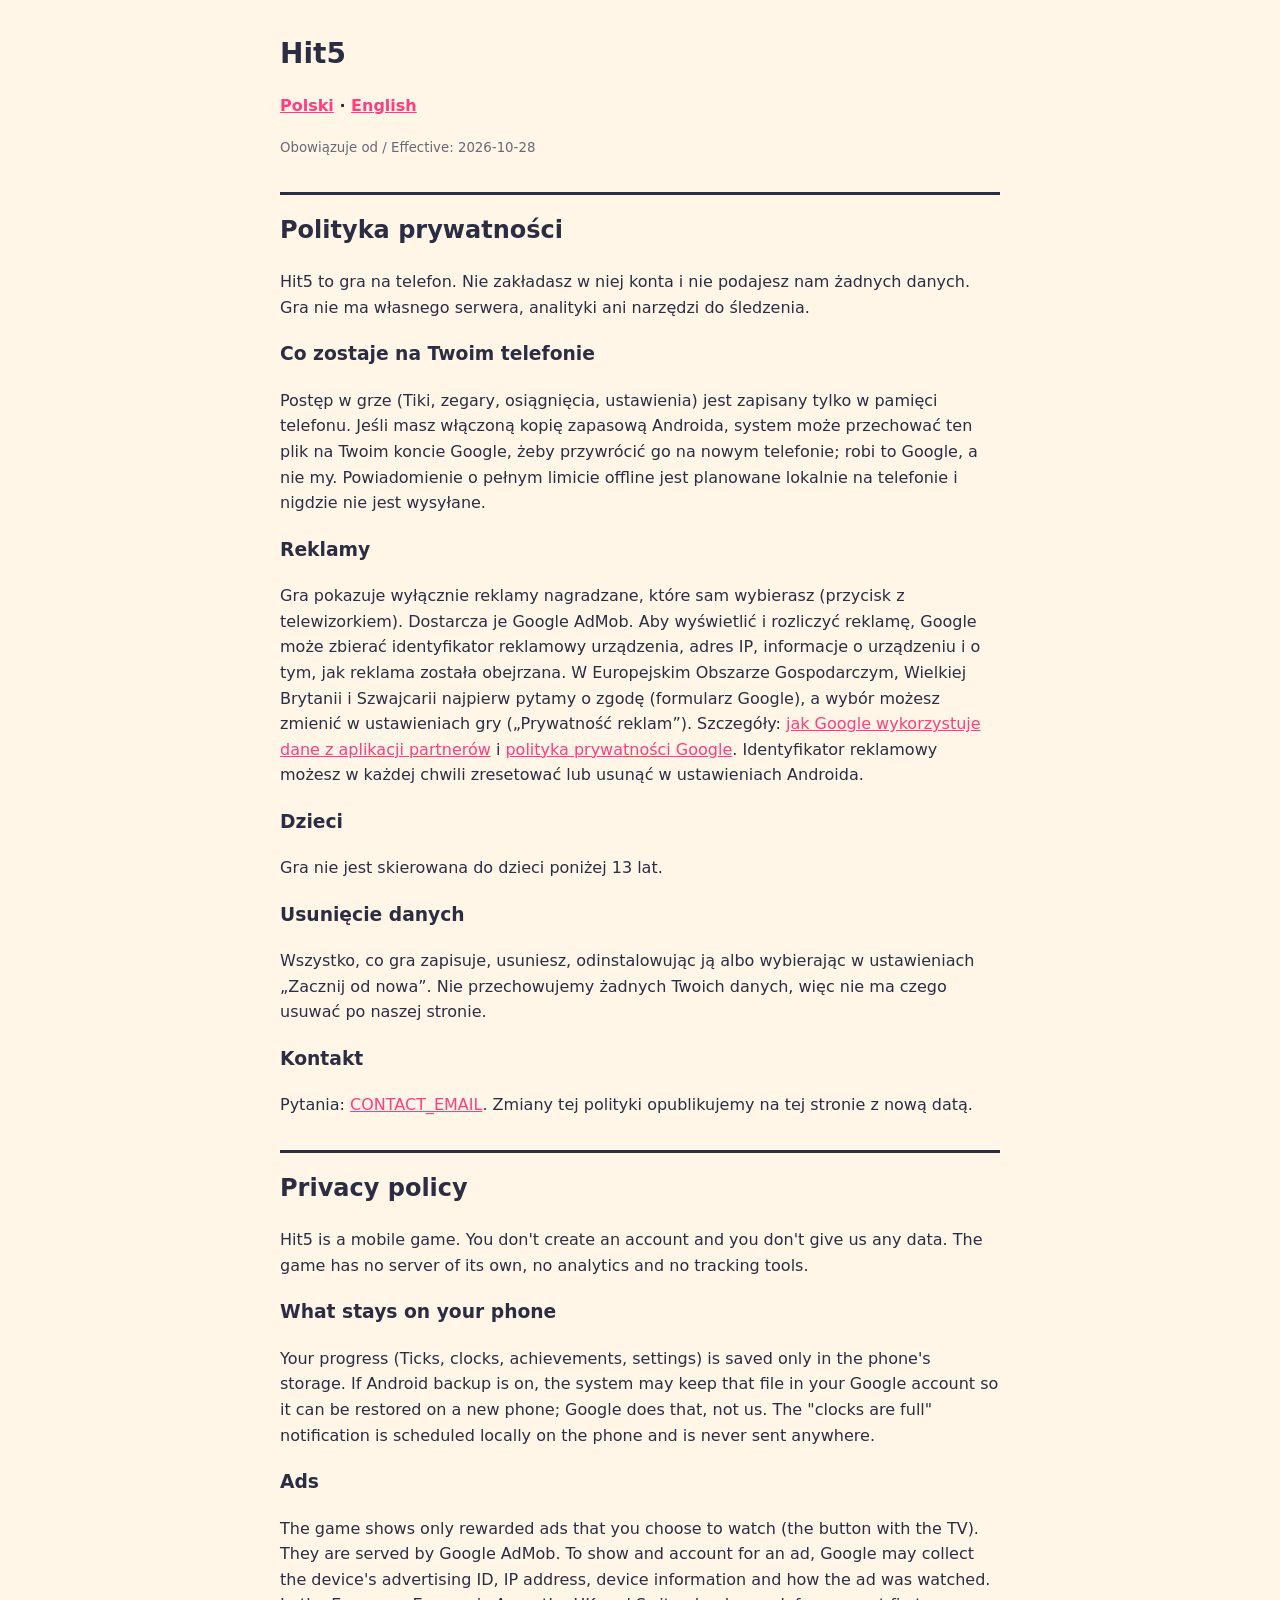
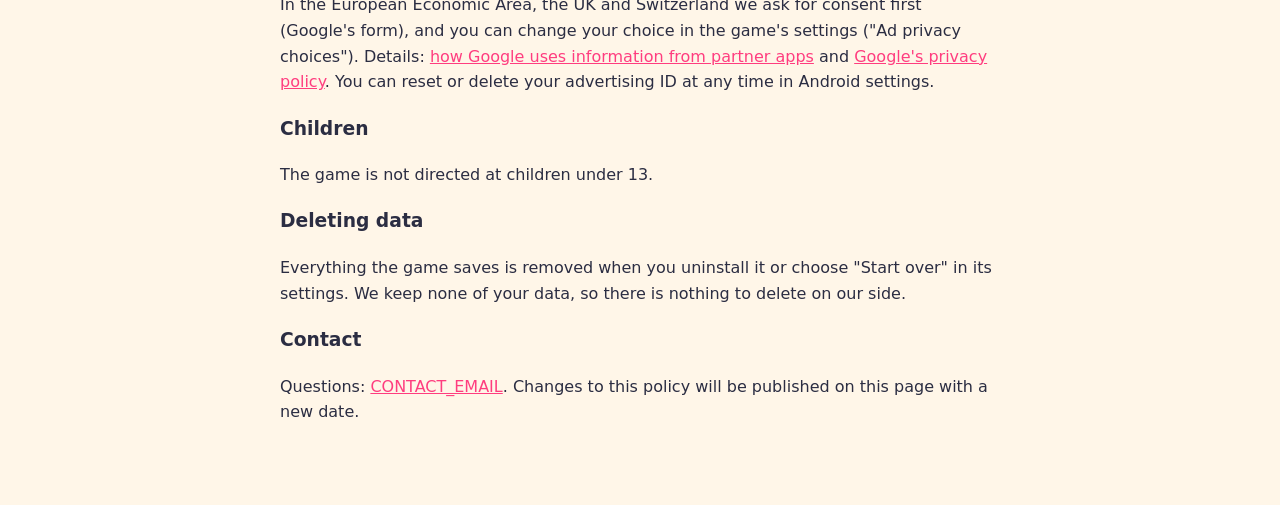
==== site/hit5/privacy.html @ 44e22c70 "Rebrand to Hit5 The game is about 5.00 now, so it is Hit5: app name (Android, web), titles and texts" ====
<!doctype html>
<html lang="pl">
<head>
<meta charset="utf-8">
<meta name="viewport" content="width=device-width, initial-scale=1">
<title>Hit5 — polityka prywatności / privacy policy</title>
<style>
  :root { --ink: #2B2D42; --bg: #FFF6E8; --accent: #FF3D7F; }
  body { margin: 0; background: var(--bg); color: var(--ink);
         font: 16px/1.6 system-ui, -apple-system, "Segoe UI", Roboto, sans-serif; }
  main { max-width: 720px; margin: 0 auto; padding: 32px 16px 64px; }
  h1 { font-size: 28px; margin: 0 0 4px; }
  h2 { margin-top: 32px; border-top: 3px solid var(--ink); padding-top: 16px; }
  a { color: var(--accent); }
  .lang { font-weight: 700; }
  small { opacity: .7; }
</style>
</head>
<body>
<main>
<h1>Hit5</h1>
<p class="lang"><a href="#pl">Polski</a> · <a href="#en">English</a></p>
<small>Obowiązuje od / Effective: 2026-10-28</small>

<h2 id="pl">Polityka prywatności</h2>
<p>Hit5 to gra na telefon. Nie zakładasz w niej konta i nie podajesz nam
żadnych danych. Gra nie ma własnego serwera, analityki ani narzędzi do
śledzenia.</p>
<h3>Co zostaje na Twoim telefonie</h3>
<p>Postęp w grze (Tiki, zegary, osiągnięcia, ustawienia) jest zapisany tylko
w pamięci telefonu. Jeśli masz włączoną kopię zapasową Androida, system może
przechować ten plik na Twoim koncie Google, żeby przywrócić go na nowym
telefonie; robi to Google, a nie my. Powiadomienie o pełnym limicie offline
jest planowane lokalnie na telefonie i nigdzie nie jest wysyłane.</p>
<h3>Reklamy</h3>
<p>Gra pokazuje wyłącznie reklamy nagradzane, które sam wybierasz (przycisk
z telewizorkiem). Dostarcza je Google AdMob. Aby wyświetlić i rozliczyć
reklamę, Google może zbierać identyfikator reklamowy urządzenia, adres IP,
informacje o urządzeniu i o tym, jak reklama została obejrzana. W Europejskim
Obszarze Gospodarczym, Wielkiej Brytanii i Szwajcarii najpierw pytamy
o zgodę (formularz Google), a wybór możesz zmienić w ustawieniach gry
(„Prywatność reklam”). Szczegóły:
<a href="https://policies.google.com/technologies/partner-sites">jak Google
wykorzystuje dane z aplikacji partnerów</a> i
<a href="https://policies.google.com/privacy">polityka prywatności Google</a>.
Identyfikator reklamowy możesz w każdej chwili zresetować lub usunąć
w ustawieniach Androida.</p>
<h3>Dzieci</h3>
<p>Gra nie jest skierowana do dzieci poniżej 13 lat.</p>
<h3>Usunięcie danych</h3>
<p>Wszystko, co gra zapisuje, usuniesz, odinstalowując ją albo wybierając
w ustawieniach „Zacznij od nowa”. Nie przechowujemy żadnych Twoich danych,
więc nie ma czego usuwać po naszej stronie.</p>
<h3>Kontakt</h3>
<p>Pytania: <a href="mailto:CONTACT_EMAIL">CONTACT_EMAIL</a>. Zmiany tej
polityki opublikujemy na tej stronie z nową datą.</p>

<h2 id="en">Privacy policy</h2>
<p>Hit5 is a mobile game. You don't create an account and you don't give us
any data. The game has no server of its own, no analytics and no tracking
tools.</p>
<h3>What stays on your phone</h3>
<p>Your progress (Ticks, clocks, achievements, settings) is saved only in the
phone's storage. If Android backup is on, the system may keep that file in
your Google account so it can be restored on a new phone; Google does that,
not us. The "clocks are full" notification is scheduled locally on the phone
and is never sent anywhere.</p>
<h3>Ads</h3>
<p>The game shows only rewarded ads that you choose to watch (the button with
the TV). They are served by Google AdMob. To show and account for an ad,
Google may collect the device's advertising ID, IP address, device
information and how the ad was watched. In the European Economic Area, the
UK and Switzerland we ask for consent first (Google's form), and you can
change your choice in the game's settings ("Ad privacy choices"). Details:
<a href="https://policies.google.com/technologies/partner-sites">how Google
uses information from partner apps</a> and
<a href="https://policies.google.com/privacy">Google's privacy policy</a>.
You can reset or delete your advertising ID at any time in Android settings.</p>
<h3>Children</h3>
<p>The game is not directed at children under 13.</p>
<h3>Deleting data</h3>
<p>Everything the game saves is removed when you uninstall it or choose
"Start over" in its settings. We keep none of your data, so there is nothing
to delete on our side.</p>
<h3>Contact</h3>
<p>Questions: <a href="mailto:CONTACT_EMAIL">CONTACT_EMAIL</a>. Changes to this
policy will be published on this page with a new date.</p>
</main>
</body>
</html>
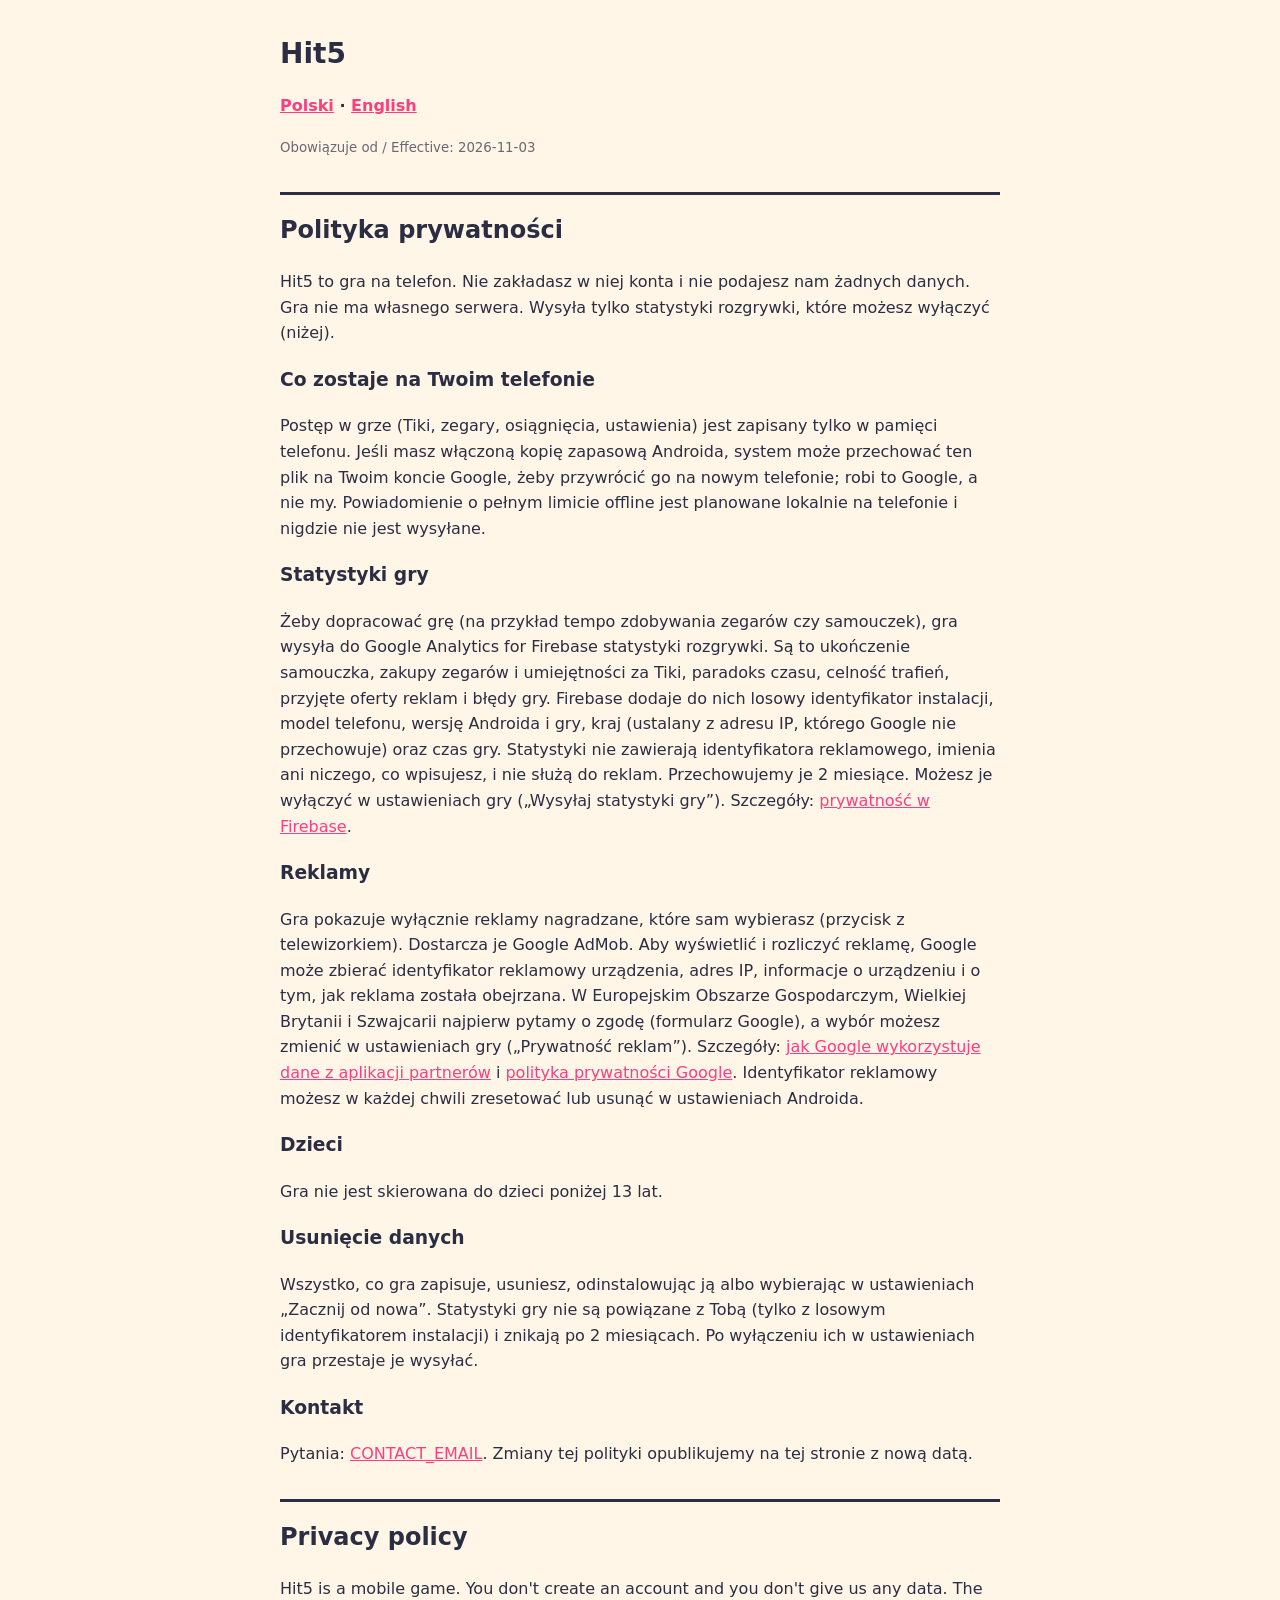
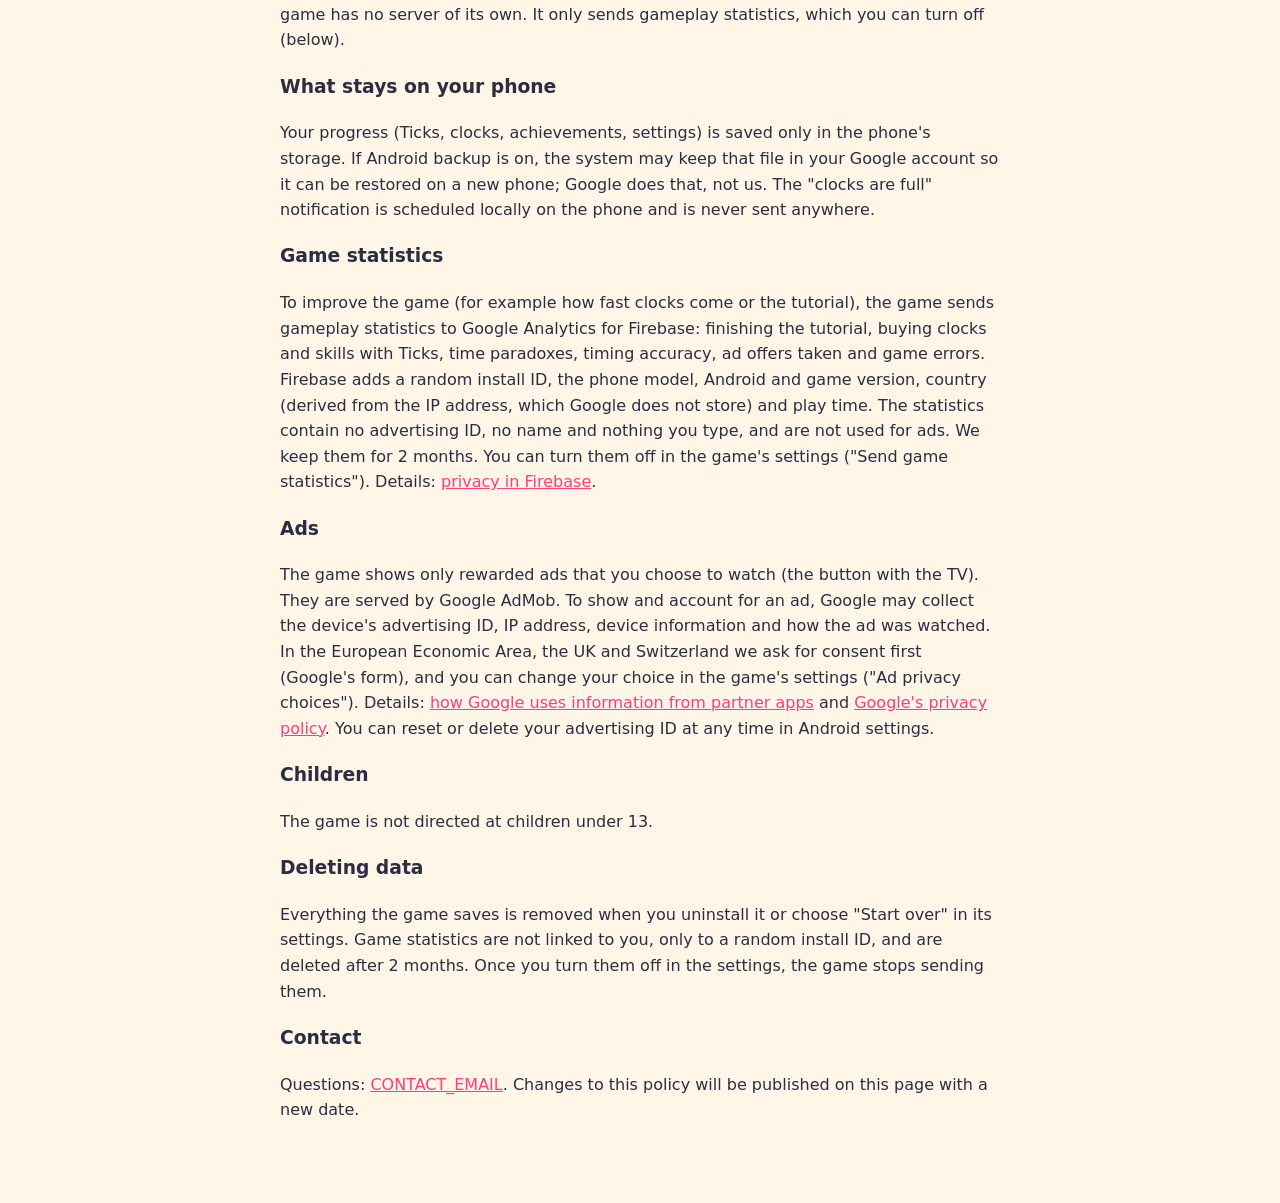
==== commit 54f41603: "Game statistics with Firebase Analytics Adds an Analytics door (lib/analytics, pure Dart) with Fireb" ====
--- a/site/hit5/privacy.html
+++ b/site/hit5/privacy.html
@@ -20,18 +20,31 @@
 <main>
 <h1>Hit5</h1>
 <p class="lang"><a href="#pl">Polski</a> · <a href="#en">English</a></p>
-<small>Obowiązuje od / Effective: 2026-10-28</small>
+<small>Obowiązuje od / Effective: 2026-11-03</small>
 
 <h2 id="pl">Polityka prywatności</h2>
 <p>Hit5 to gra na telefon. Nie zakładasz w niej konta i nie podajesz nam
-żadnych danych. Gra nie ma własnego serwera, analityki ani narzędzi do
-śledzenia.</p>
+żadnych danych. Gra nie ma własnego serwera. Wysyła tylko statystyki
+rozgrywki, które możesz wyłączyć (niżej).</p>
 <h3>Co zostaje na Twoim telefonie</h3>
 <p>Postęp w grze (Tiki, zegary, osiągnięcia, ustawienia) jest zapisany tylko
 w pamięci telefonu. Jeśli masz włączoną kopię zapasową Androida, system może
 przechować ten plik na Twoim koncie Google, żeby przywrócić go na nowym
 telefonie; robi to Google, a nie my. Powiadomienie o pełnym limicie offline
 jest planowane lokalnie na telefonie i nigdzie nie jest wysyłane.</p>
+<h3>Statystyki gry</h3>
+<p>Żeby dopracować grę (na przykład tempo zdobywania zegarów czy samouczek),
+gra wysyła do Google Analytics for Firebase statystyki rozgrywki. Są to
+ukończenie samouczka, zakupy zegarów i umiejętności za Tiki, paradoks
+czasu, celność trafień, przyjęte oferty reklam i błędy gry. Firebase dodaje
+do nich losowy identyfikator instalacji, model telefonu, wersję Androida
+i gry, kraj (ustalany z adresu IP, którego Google nie przechowuje) oraz
+czas gry. Statystyki nie zawierają identyfikatora reklamowego, imienia ani
+niczego, co wpisujesz, i nie służą do reklam. Przechowujemy je 2 miesiące.
+Możesz je wyłączyć w ustawieniach gry („Wysyłaj statystyki gry”).
+Szczegóły:
+<a href="https://firebase.google.com/support/privacy">prywatność
+w Firebase</a>.</p>
 <h3>Reklamy</h3>
 <p>Gra pokazuje wyłącznie reklamy nagradzane, które sam wybierasz (przycisk
 z telewizorkiem). Dostarcza je Google AdMob. Aby wyświetlić i rozliczyć
@@ -49,22 +62,35 @@
 <p>Gra nie jest skierowana do dzieci poniżej 13 lat.</p>
 <h3>Usunięcie danych</h3>
 <p>Wszystko, co gra zapisuje, usuniesz, odinstalowując ją albo wybierając
-w ustawieniach „Zacznij od nowa”. Nie przechowujemy żadnych Twoich danych,
-więc nie ma czego usuwać po naszej stronie.</p>
+w ustawieniach „Zacznij od nowa”. Statystyki gry nie są powiązane z Tobą
+(tylko z losowym identyfikatorem instalacji) i znikają po 2 miesiącach.
+Po wyłączeniu ich w ustawieniach gra przestaje je wysyłać.</p>
 <h3>Kontakt</h3>
 <p>Pytania: <a href="mailto:CONTACT_EMAIL">CONTACT_EMAIL</a>. Zmiany tej
 polityki opublikujemy na tej stronie z nową datą.</p>
 
 <h2 id="en">Privacy policy</h2>
 <p>Hit5 is a mobile game. You don't create an account and you don't give us
-any data. The game has no server of its own, no analytics and no tracking
-tools.</p>
+any data. The game has no server of its own. It only sends gameplay
+statistics, which you can turn off (below).</p>
 <h3>What stays on your phone</h3>
 <p>Your progress (Ticks, clocks, achievements, settings) is saved only in the
 phone's storage. If Android backup is on, the system may keep that file in
 your Google account so it can be restored on a new phone; Google does that,
 not us. The "clocks are full" notification is scheduled locally on the phone
 and is never sent anywhere.</p>
+<h3>Game statistics</h3>
+<p>To improve the game (for example how fast clocks come or the tutorial),
+the game sends gameplay statistics to Google Analytics for Firebase:
+finishing the tutorial, buying clocks and skills with Ticks, time paradoxes,
+timing accuracy, ad offers taken and game errors. Firebase adds a random
+install ID, the phone model, Android and game version, country (derived from
+the IP address, which Google does not store) and play time. The statistics
+contain no advertising ID, no name and nothing you type, and are not used
+for ads. We keep them for 2 months. You can turn them off in the game's
+settings ("Send game statistics"). Details:
+<a href="https://firebase.google.com/support/privacy">privacy in
+Firebase</a>.</p>
 <h3>Ads</h3>
 <p>The game shows only rewarded ads that you choose to watch (the button with
 the TV). They are served by Google AdMob. To show and account for an ad,
@@ -80,8 +106,9 @@
 <p>The game is not directed at children under 13.</p>
 <h3>Deleting data</h3>
 <p>Everything the game saves is removed when you uninstall it or choose
-"Start over" in its settings. We keep none of your data, so there is nothing
-to delete on our side.</p>
+"Start over" in its settings. Game statistics are not linked to you, only
+to a random install ID, and are deleted after 2 months. Once you turn them
+off in the settings, the game stops sending them.</p>
 <h3>Contact</h3>
 <p>Questions: <a href="mailto:CONTACT_EMAIL">CONTACT_EMAIL</a>. Changes to this
 policy will be published on this page with a new date.</p>
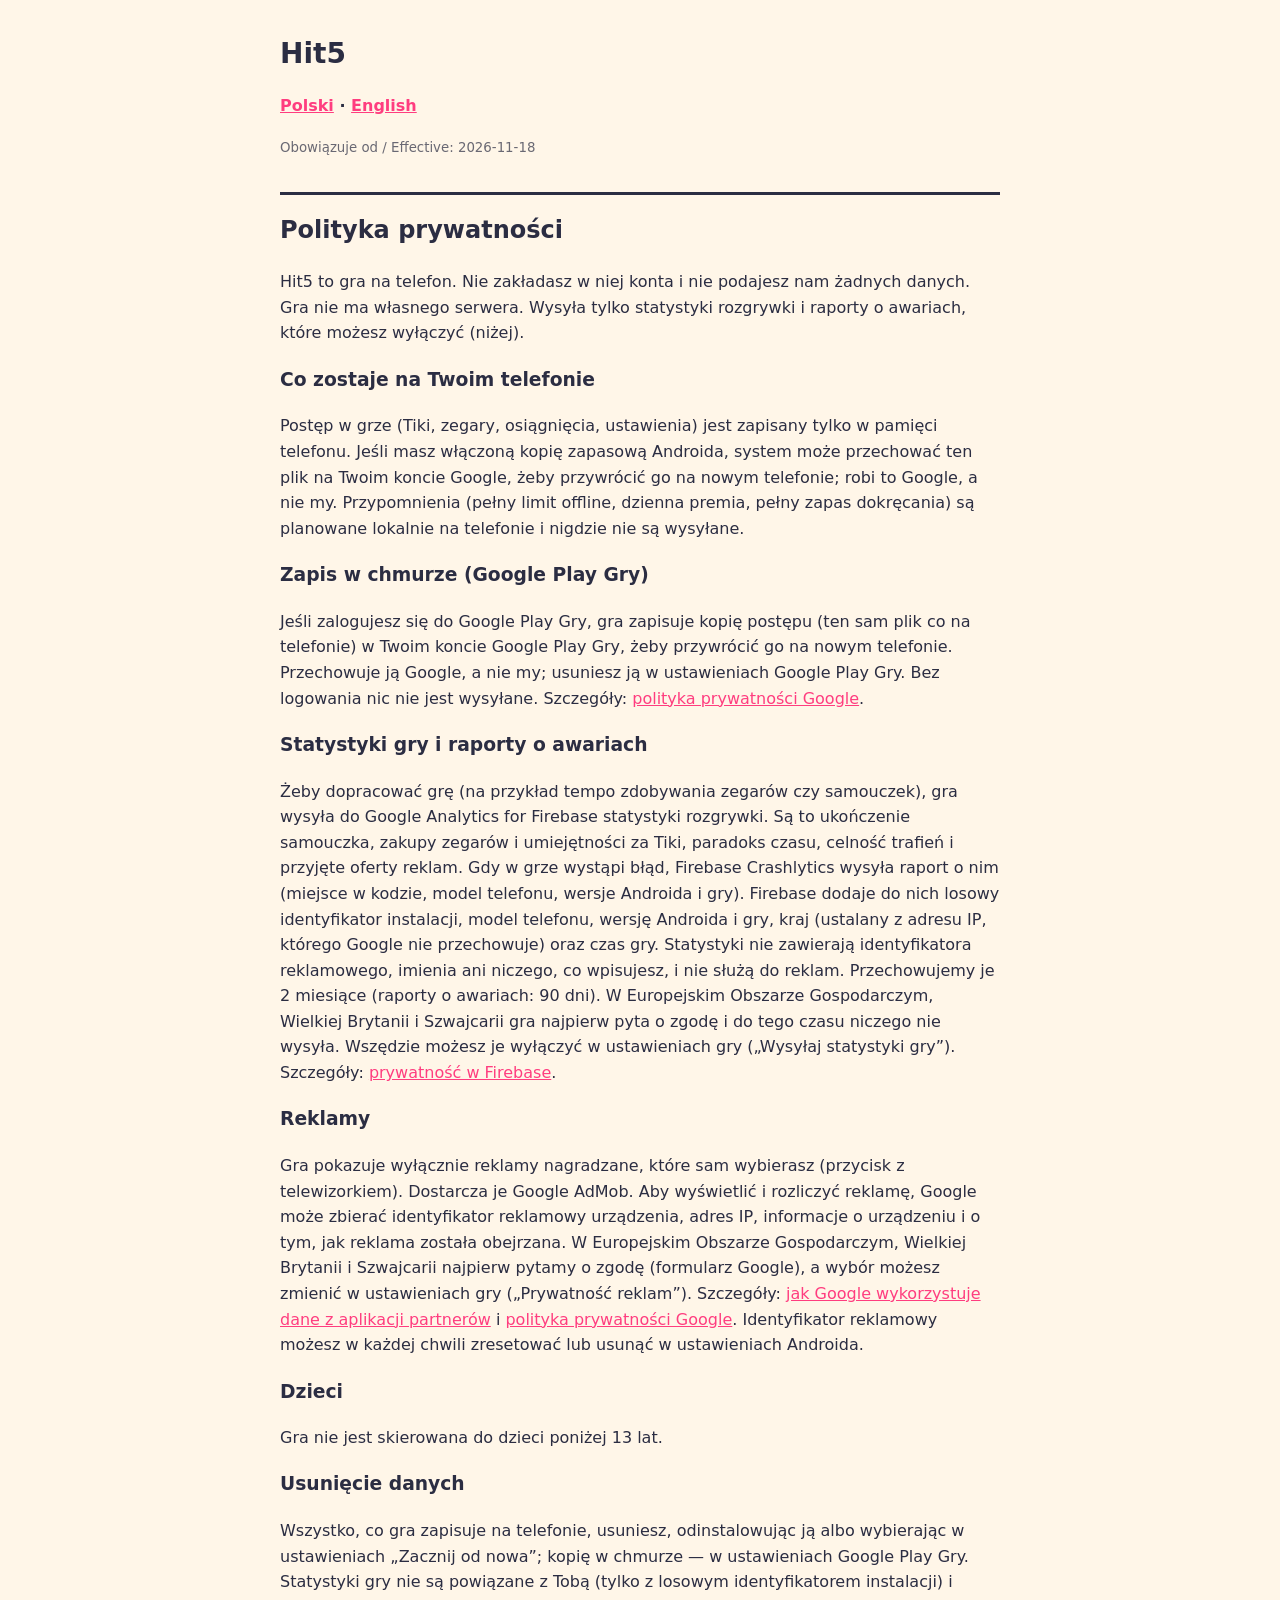
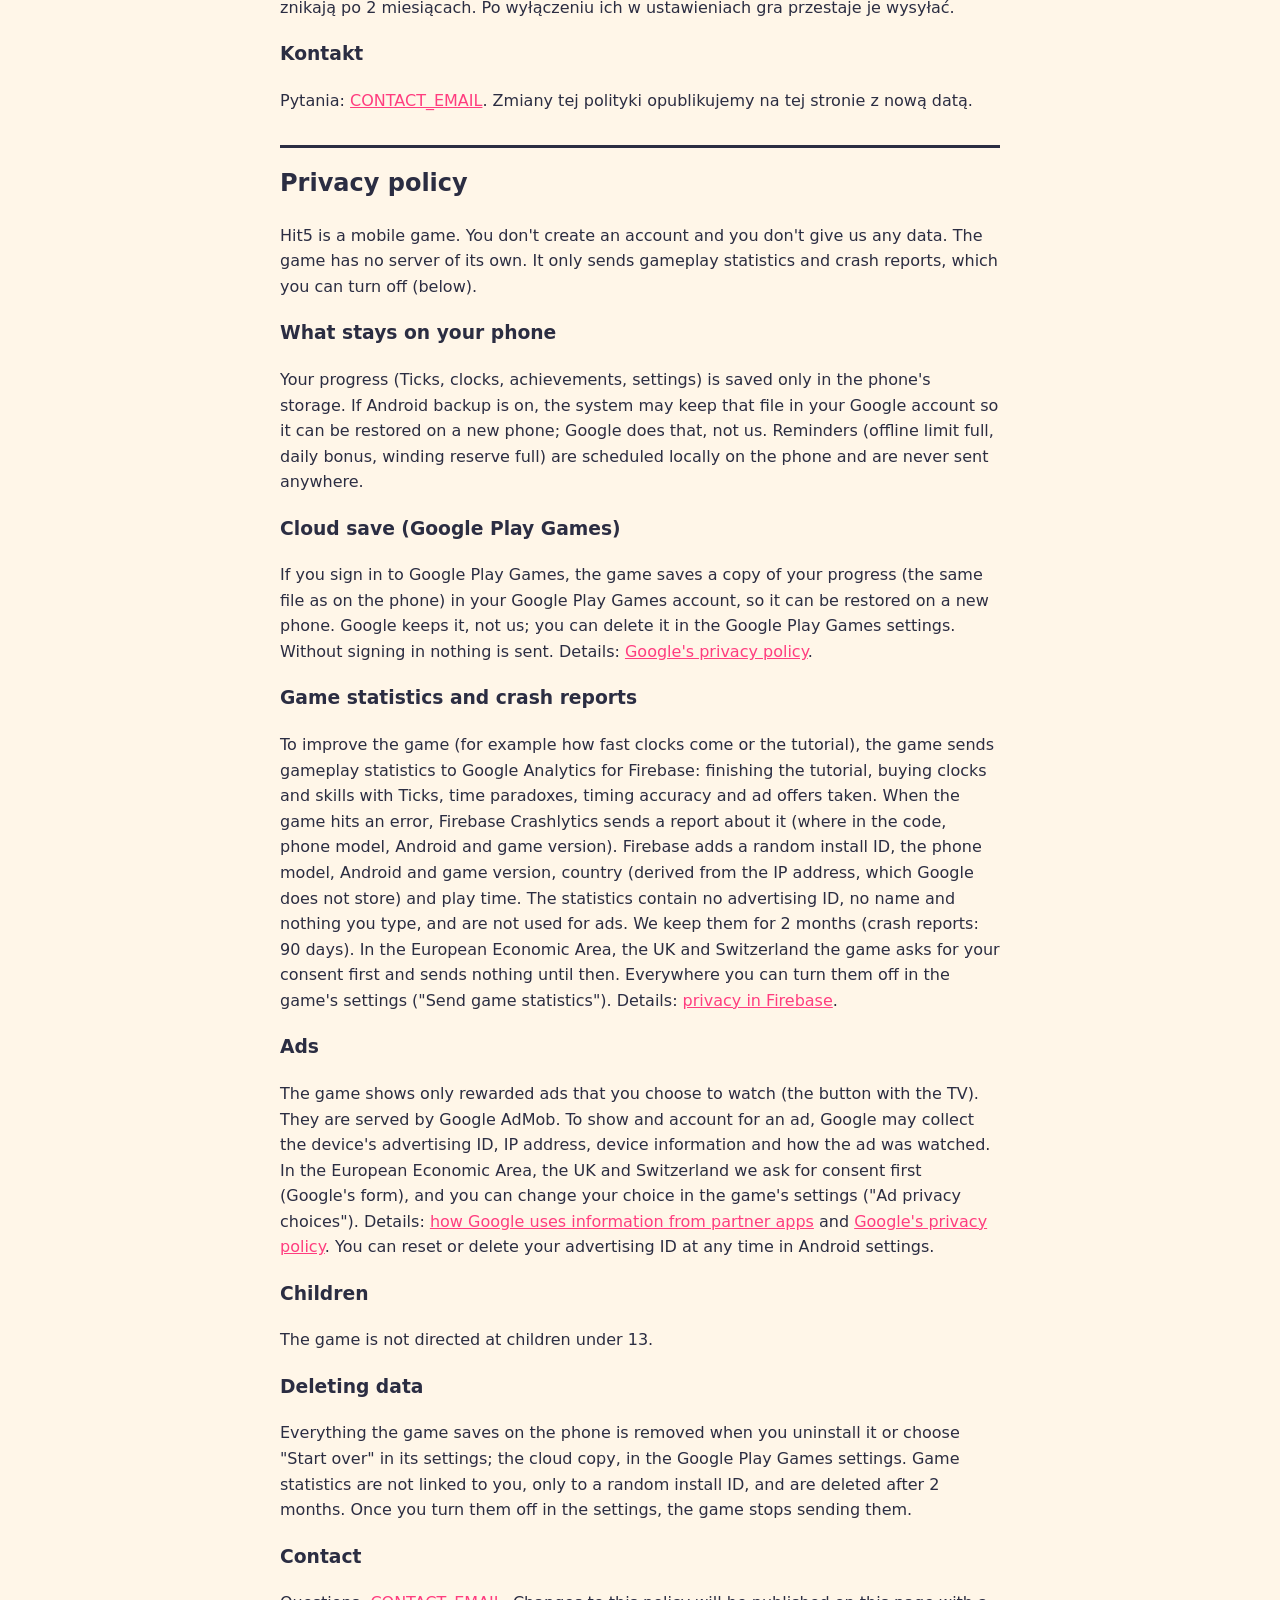
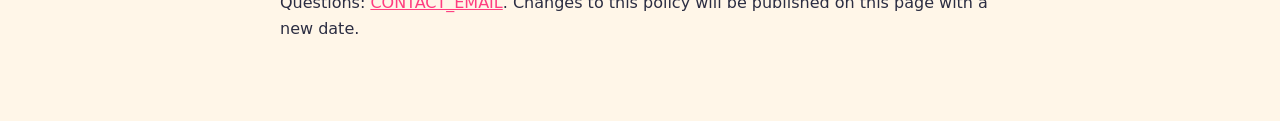
==== commit 8d00b891: "Best-practice pass: fair tap timing, consent after the tutorial, cloud save - Taps grade at the plat" ====
--- a/site/hit5/privacy.html
+++ b/site/hit5/privacy.html
@@ -20,28 +20,41 @@
 <main>
 <h1>Hit5</h1>
 <p class="lang"><a href="#pl">Polski</a> · <a href="#en">English</a></p>
-<small>Obowiązuje od / Effective: 2026-11-03</small>
+<small>Obowiązuje od / Effective: 2026-11-18</small>
 
 <h2 id="pl">Polityka prywatności</h2>
 <p>Hit5 to gra na telefon. Nie zakładasz w niej konta i nie podajesz nam
 żadnych danych. Gra nie ma własnego serwera. Wysyła tylko statystyki
-rozgrywki, które możesz wyłączyć (niżej).</p>
+rozgrywki i raporty o awariach, które możesz wyłączyć (niżej).</p>
 <h3>Co zostaje na Twoim telefonie</h3>
 <p>Postęp w grze (Tiki, zegary, osiągnięcia, ustawienia) jest zapisany tylko
 w pamięci telefonu. Jeśli masz włączoną kopię zapasową Androida, system może
 przechować ten plik na Twoim koncie Google, żeby przywrócić go na nowym
-telefonie; robi to Google, a nie my. Powiadomienie o pełnym limicie offline
-jest planowane lokalnie na telefonie i nigdzie nie jest wysyłane.</p>
-<h3>Statystyki gry</h3>
+telefonie; robi to Google, a nie my. Przypomnienia (pełny limit offline,
+dzienna premia, pełny zapas dokręcania) są planowane lokalnie na telefonie
+i nigdzie nie są wysyłane.</p>
+<h3>Zapis w chmurze (Google Play Gry)</h3>
+<p>Jeśli zalogujesz się do Google Play Gry, gra zapisuje kopię postępu
+(ten sam plik co na telefonie) w Twoim koncie Google Play Gry, żeby przywrócić
+go na nowym telefonie. Przechowuje ją Google, a nie my; usuniesz ją
+w ustawieniach Google Play Gry. Bez logowania nic nie jest wysyłane.
+Szczegóły: <a href="https://policies.google.com/privacy">polityka
+prywatności Google</a>.</p>
+<h3>Statystyki gry i raporty o awariach</h3>
 <p>Żeby dopracować grę (na przykład tempo zdobywania zegarów czy samouczek),
 gra wysyła do Google Analytics for Firebase statystyki rozgrywki. Są to
 ukończenie samouczka, zakupy zegarów i umiejętności za Tiki, paradoks
-czasu, celność trafień, przyjęte oferty reklam i błędy gry. Firebase dodaje
+czasu, celność trafień i przyjęte oferty reklam. Gdy w grze wystąpi błąd,
+Firebase Crashlytics wysyła raport o nim (miejsce w kodzie, model telefonu,
+wersje Androida i gry). Firebase dodaje
 do nich losowy identyfikator instalacji, model telefonu, wersję Androida
 i gry, kraj (ustalany z adresu IP, którego Google nie przechowuje) oraz
 czas gry. Statystyki nie zawierają identyfikatora reklamowego, imienia ani
-niczego, co wpisujesz, i nie służą do reklam. Przechowujemy je 2 miesiące.
-Możesz je wyłączyć w ustawieniach gry („Wysyłaj statystyki gry”).
+niczego, co wpisujesz, i nie służą do reklam. Przechowujemy je 2 miesiące
+(raporty o awariach: 90 dni). W Europejskim Obszarze Gospodarczym, Wielkiej
+Brytanii i Szwajcarii gra najpierw pyta o zgodę i do tego czasu niczego nie
+wysyła. Wszędzie możesz je wyłączyć w ustawieniach gry („Wysyłaj statystyki
+gry”).
 Szczegóły:
 <a href="https://firebase.google.com/support/privacy">prywatność
 w Firebase</a>.</p>
@@ -61,8 +74,9 @@
 <h3>Dzieci</h3>
 <p>Gra nie jest skierowana do dzieci poniżej 13 lat.</p>
 <h3>Usunięcie danych</h3>
-<p>Wszystko, co gra zapisuje, usuniesz, odinstalowując ją albo wybierając
-w ustawieniach „Zacznij od nowa”. Statystyki gry nie są powiązane z Tobą
+<p>Wszystko, co gra zapisuje na telefonie, usuniesz, odinstalowując ją albo
+wybierając w ustawieniach „Zacznij od nowa”; kopię w chmurze — w ustawieniach
+Google Play Gry. Statystyki gry nie są powiązane z Tobą
 (tylko z losowym identyfikatorem instalacji) i znikają po 2 miesiącach.
 Po wyłączeniu ich w ustawieniach gra przestaje je wysyłać.</p>
 <h3>Kontakt</h3>
@@ -72,22 +86,33 @@
 <h2 id="en">Privacy policy</h2>
 <p>Hit5 is a mobile game. You don't create an account and you don't give us
 any data. The game has no server of its own. It only sends gameplay
-statistics, which you can turn off (below).</p>
+statistics and crash reports, which you can turn off (below).</p>
 <h3>What stays on your phone</h3>
 <p>Your progress (Ticks, clocks, achievements, settings) is saved only in the
 phone's storage. If Android backup is on, the system may keep that file in
 your Google account so it can be restored on a new phone; Google does that,
-not us. The "clocks are full" notification is scheduled locally on the phone
-and is never sent anywhere.</p>
-<h3>Game statistics</h3>
+not us. Reminders (offline limit full, daily bonus, winding reserve full)
+are scheduled locally on the phone and are never sent anywhere.</p>
+<h3>Cloud save (Google Play Games)</h3>
+<p>If you sign in to Google Play Games, the game saves a copy of your
+progress (the same file as on the phone) in your Google Play Games account,
+so it can be restored on a new phone. Google keeps it, not us; you can
+delete it in the Google Play Games settings. Without signing in nothing is
+sent. Details: <a href="https://policies.google.com/privacy">Google's privacy
+policy</a>.</p>
+<h3>Game statistics and crash reports</h3>
 <p>To improve the game (for example how fast clocks come or the tutorial),
 the game sends gameplay statistics to Google Analytics for Firebase:
 finishing the tutorial, buying clocks and skills with Ticks, time paradoxes,
-timing accuracy, ad offers taken and game errors. Firebase adds a random
+timing accuracy and ad offers taken. When the game hits an error, Firebase
+Crashlytics sends a report about it (where in the code, phone model,
+Android and game version). Firebase adds a random
 install ID, the phone model, Android and game version, country (derived from
 the IP address, which Google does not store) and play time. The statistics
 contain no advertising ID, no name and nothing you type, and are not used
-for ads. We keep them for 2 months. You can turn them off in the game's
+for ads. We keep them for 2 months (crash reports: 90 days). In the European
+Economic Area, the UK and Switzerland the game asks for your consent first
+and sends nothing until then. Everywhere you can turn them off in the game's
 settings ("Send game statistics"). Details:
 <a href="https://firebase.google.com/support/privacy">privacy in
 Firebase</a>.</p>
@@ -105,8 +130,9 @@
 <h3>Children</h3>
 <p>The game is not directed at children under 13.</p>
 <h3>Deleting data</h3>
-<p>Everything the game saves is removed when you uninstall it or choose
-"Start over" in its settings. Game statistics are not linked to you, only
+<p>Everything the game saves on the phone is removed when you uninstall it or
+choose "Start over" in its settings; the cloud copy, in the Google Play Games
+settings. Game statistics are not linked to you, only
 to a random install ID, and are deleted after 2 months. Once you turn them
 off in the settings, the game stops sending them.</p>
 <h3>Contact</h3>
